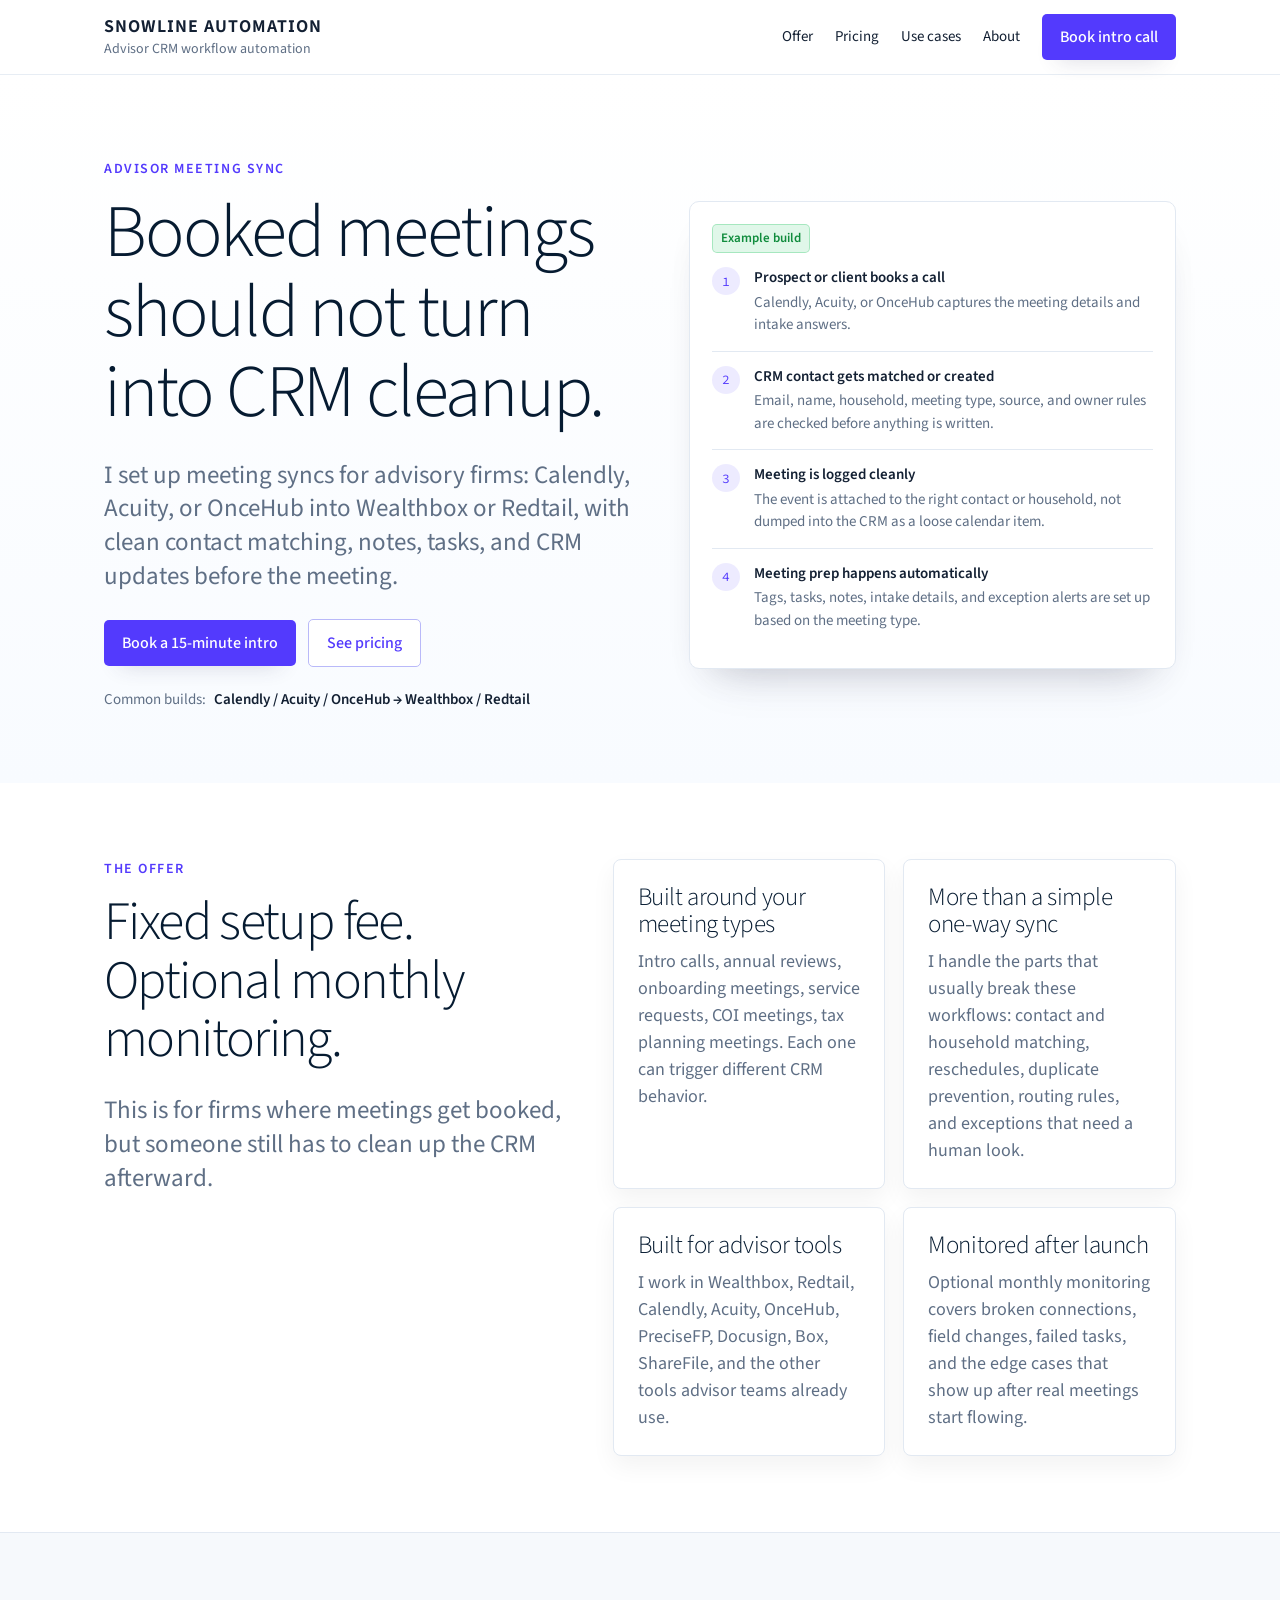
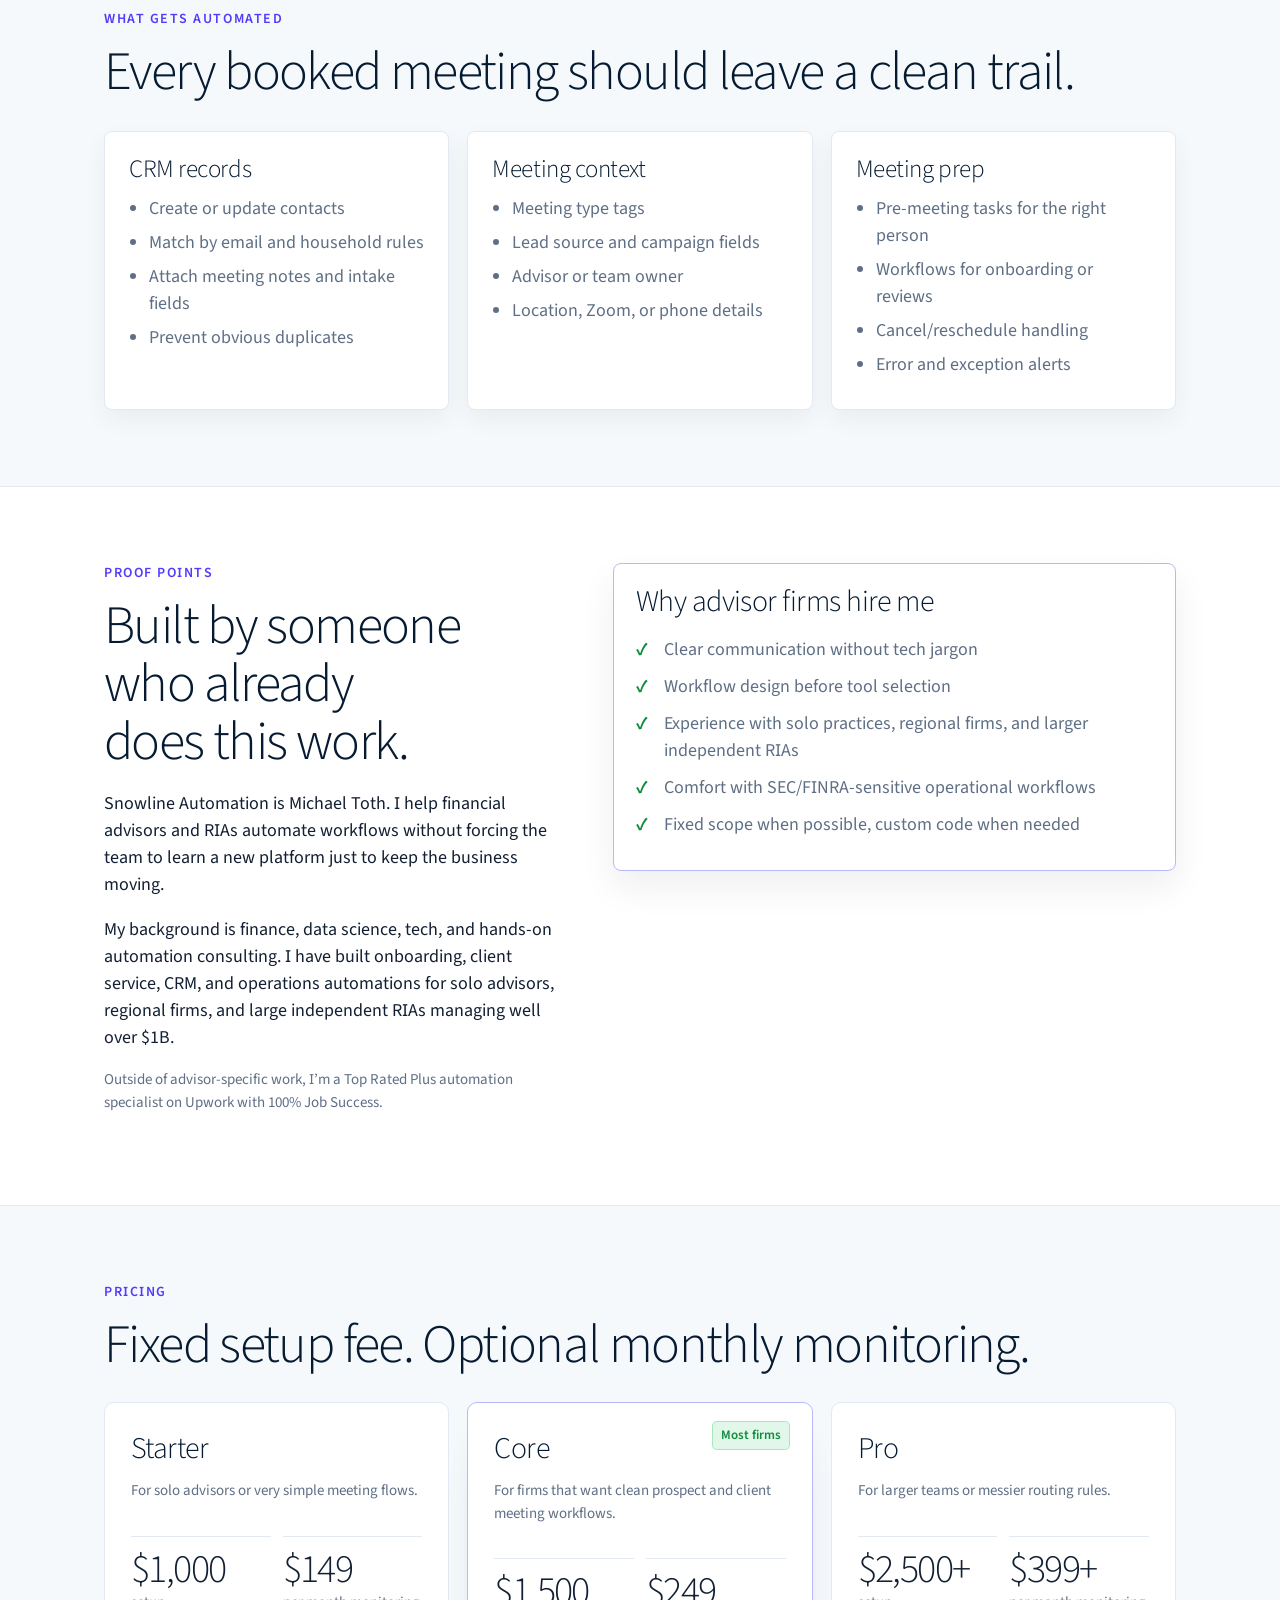
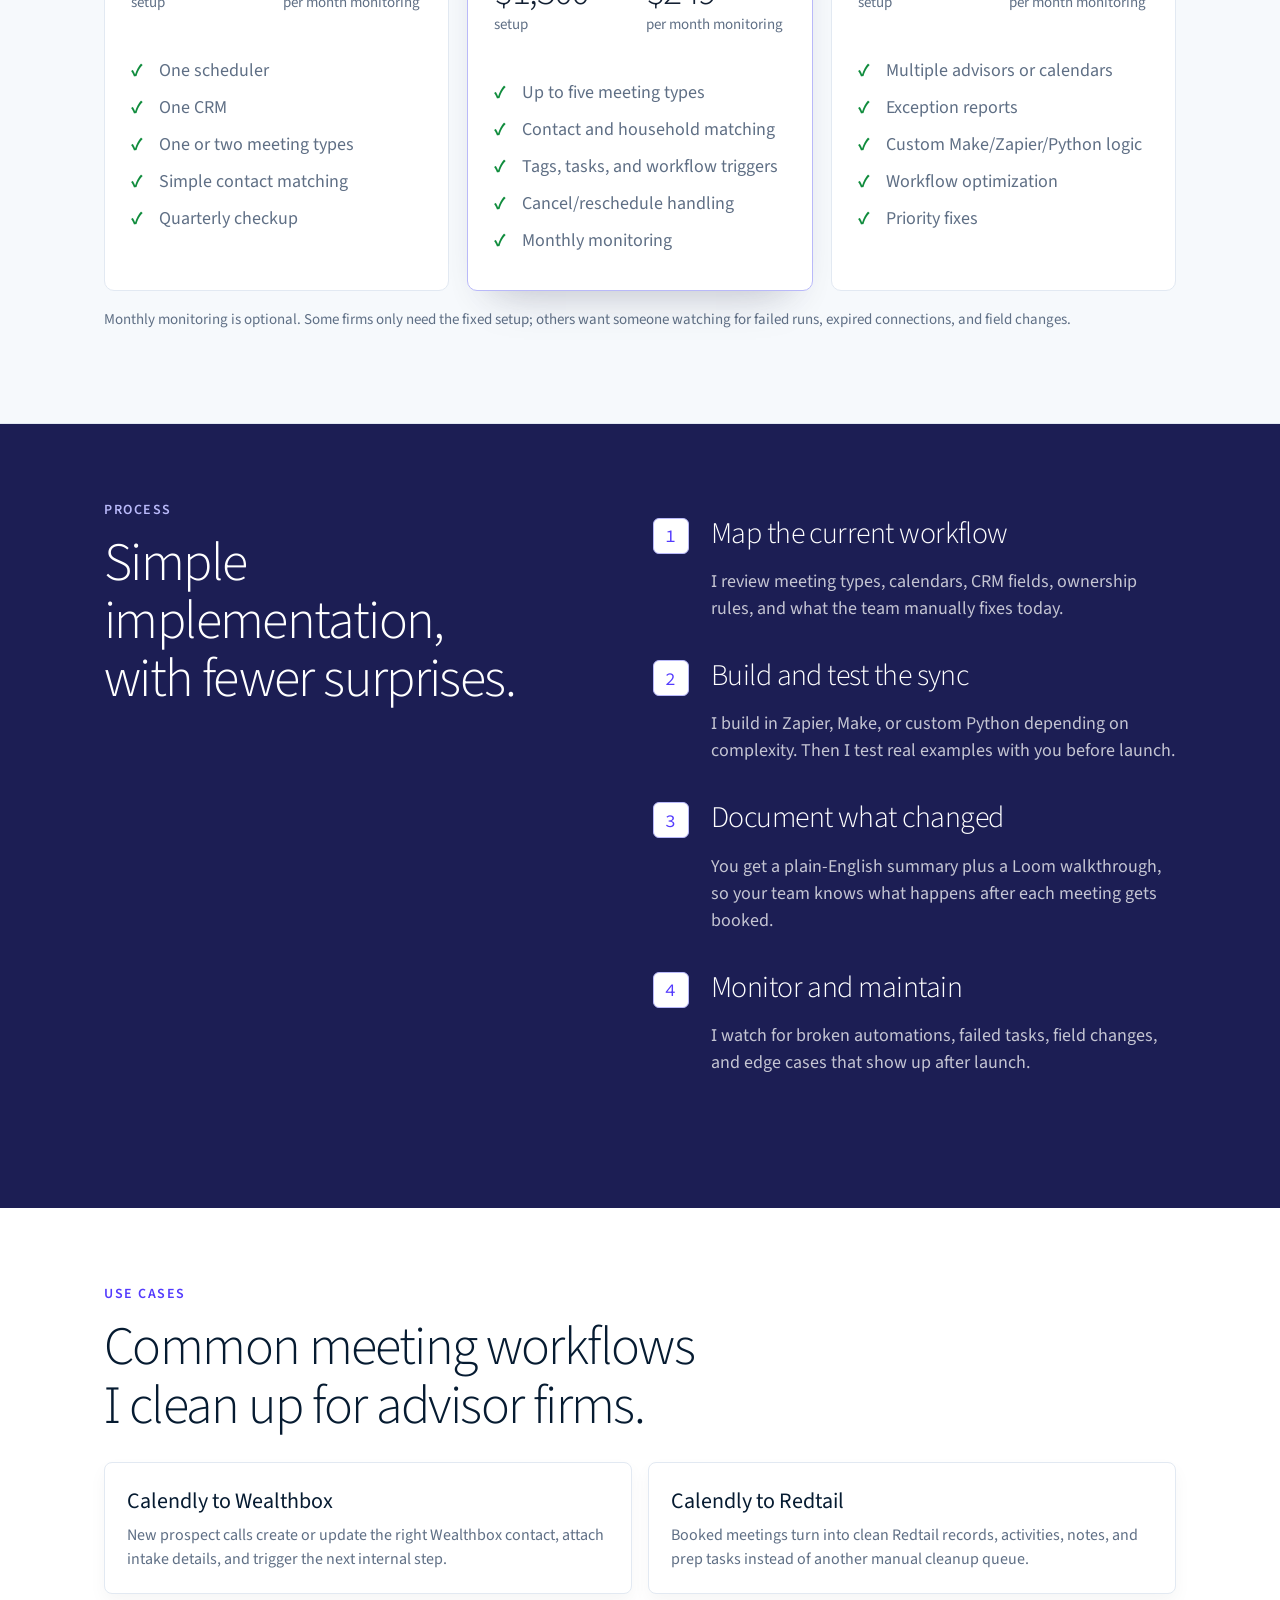
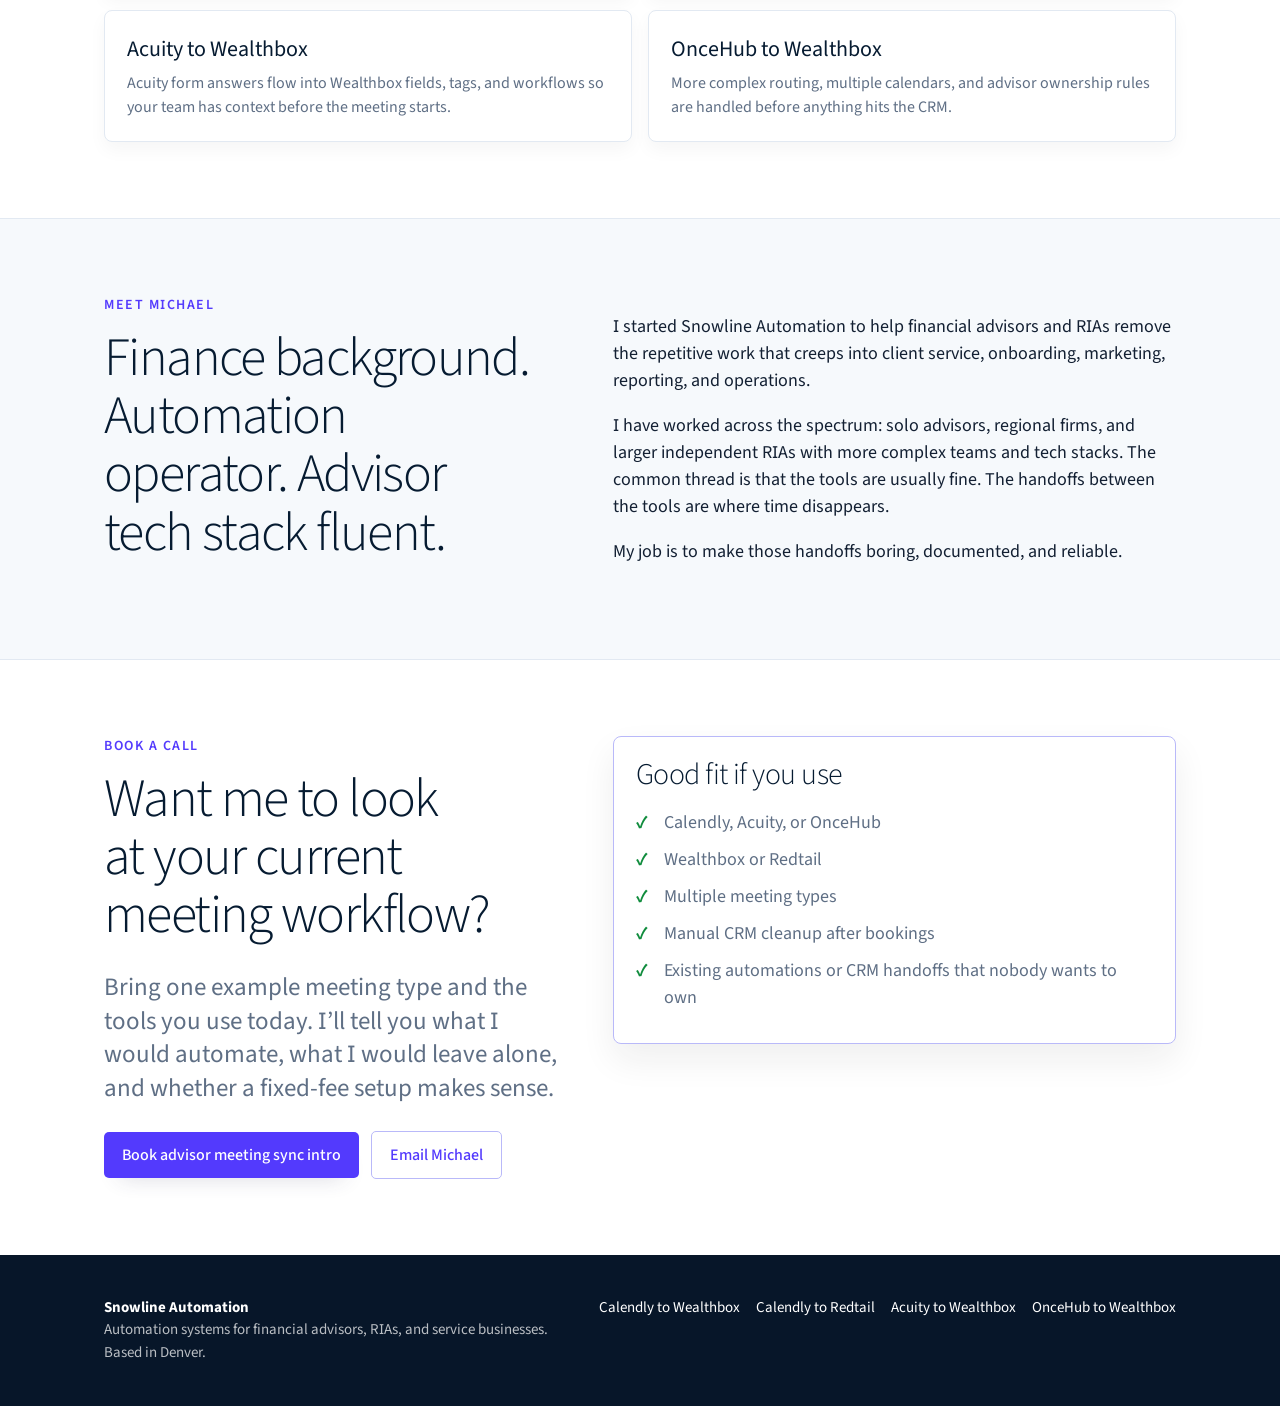
==== index.html @ f1ffe6a3 "Initial meeting sync landing site" ====
<!doctype html><html lang="en"><head><meta charset="utf-8"><meta name="viewport" content="width=device-width, initial-scale=1"><title>Advisor Meeting Sync | Snowline Automation</title><meta name="description" content="Meeting sync setup for financial advisors using Calendly, Acuity, or OnceHub with Wealthbox or Redtail. Clean CRM updates, contact matching, tasks, and optional monthly monitoring."><link rel="canonical" href="https://meetingsync.snowlineautomation.com/"><meta property="og:type" content="website"><meta property="og:site_name" content="Snowline Automation"><meta property="og:title" content="Advisor Meeting Sync"><meta property="og:description" content="Meeting sync setup for financial advisors using Calendly, Acuity, or OnceHub with Wealthbox or Redtail. Clean CRM updates, contact matching, tasks, and optional monthly monitoring."><meta property="og:url" content="https://meetingsync.snowlineautomation.com/"><meta property="og:image" content="https://meetingsync.snowlineautomation.com/assets/og-image.png"><meta name="twitter:card" content="summary_large_image"><meta name="twitter:title" content="Advisor Meeting Sync"><meta name="twitter:description" content="Meeting sync setup for financial advisors using Calendly, Acuity, or OnceHub with Wealthbox or Redtail."><meta name="twitter:image" content="https://meetingsync.snowlineautomation.com/assets/og-image.png"><link rel="icon" href="/assets/favicon.svg" type="image/svg+xml"><link rel="apple-touch-icon" href="/assets/apple-touch-icon.png"><meta name="theme-color" content="#4f3cff"><link rel="preconnect" href="https://fonts.googleapis.com"><link rel="preconnect" href="https://fonts.gstatic.com" crossorigin><link href="https://fonts.googleapis.com/css2?family=Source+Sans+3:wght@300;400;500;600;700&family=Source+Code+Pro:wght@400;500;700&display=swap" rel="stylesheet"><link rel="stylesheet" href="/assets/styles.css"><script async src="https://www.googletagmanager.com/gtag/js?id=G-874QVLTZVN"></script><script>window.dataLayer = window.dataLayer || []; function gtag(){dataLayer.push(arguments);} gtag('js', new Date()); gtag('config', 'G-874QVLTZVN');</script></head><body><header class="nav"><div class="nav-inner"><a class="logo" href="/"><strong>Snowline Automation</strong><span>Advisor CRM workflow automation</span></a><button class="mobile-toggle" data-nav-toggle>Menu</button><nav class="nav-links" data-nav-links><a href="/#offer">Offer</a><a href="/#pricing">Pricing</a><a href="/#seo-pages">Use cases</a><a href="/#about">About</a><a class="btn" href="https://calendly.com/michael-toth/advisor-meeting-sync-intro-call" target="_blank" rel="noopener">Book intro call</a></nav></div></header>
<main>
<section class="hero"><div class="container hero-grid"><div><p class="eyebrow">Advisor meeting sync</p><h1>Booked meetings should not turn into CRM cleanup.</h1><p class="lead">I set up meeting syncs for advisory firms: Calendly, Acuity, or OnceHub into Wealthbox or Redtail, with clean contact matching, notes, tasks, and CRM updates before the meeting.</p><div class="btn-row"><a class="btn" href="https://calendly.com/michael-toth/advisor-meeting-sync-intro-call" target="_blank" rel="noopener">Book a 15-minute intro</a><a class="btn secondary" href="#pricing">See pricing</a></div><div class="service-meta"><span>Common builds:</span><strong>Calendly / Acuity / OnceHub → Wealthbox / Redtail</strong></div></div><aside class="hero-card workflow-card" aria-label="Example workflow"><span class="badge">Example build</span><div class="workflow-row"><div class="dot">1</div><div><strong>Prospect or client books a call</strong><span>Calendly, Acuity, or OnceHub captures the meeting details and intake answers.</span></div></div><div class="workflow-row"><div class="dot">2</div><div><strong>CRM contact gets matched or created</strong><span>Email, name, household, meeting type, source, and owner rules are checked before anything is written.</span></div></div><div class="workflow-row"><div class="dot">3</div><div><strong>Meeting is logged cleanly</strong><span>The event is attached to the right contact or household, not dumped into the CRM as a loose calendar item.</span></div></div><div class="workflow-row"><div class="dot">4</div><div><strong>Meeting prep happens automatically</strong><span>Tags, tasks, notes, intake details, and exception alerts are set up based on the meeting type.</span></div></div></aside></div></section>
<section id="offer" class="section"><div class="container split"><div><p class="eyebrow">The offer</p><h2>Fixed setup fee. Optional monthly monitoring.</h2><p class="lead">This is for firms where meetings get booked, but someone still has to clean up the CRM afterward.</p></div><div class="grid-2"><article class="card"><h3>Built around your meeting types</h3><p>Intro calls, annual reviews, onboarding meetings, service requests, COI meetings, tax planning meetings. Each one can trigger different CRM behavior.</p></article><article class="card"><h3>More than a simple one-way sync</h3><p>I handle the parts that usually break these workflows: contact and household matching, reschedules, duplicate prevention, routing rules, and exceptions that need a human look.</p></article><article class="card"><h3>Built for advisor tools</h3><p>I work in Wealthbox, Redtail, Calendly, Acuity, OnceHub, PreciseFP, Docusign, Box, ShareFile, and the other tools advisor teams already use.</p></article><article class="card"><h3>Monitored after launch</h3><p>Optional monthly monitoring covers broken connections, field changes, failed tasks, and the edge cases that show up after real meetings start flowing.</p></article></div></div></section>
<section class="section soft"><div class="container"><p class="eyebrow">What gets automated</p><h2>Every booked meeting should leave a clean trail.</h2><div class="grid-3" style="margin-top:28px"><article class="card"><h3>CRM records</h3><ul><li>Create or update contacts</li><li>Match by email and household rules</li><li>Attach meeting notes and intake fields</li><li>Prevent obvious duplicates</li></ul></article><article class="card"><h3>Meeting context</h3><ul><li>Meeting type tags</li><li>Lead source and campaign fields</li><li>Advisor or team owner</li><li>Location, Zoom, or phone details</li></ul></article><article class="card"><h3>Meeting prep</h3><ul><li>Pre-meeting tasks for the right person</li><li>Workflows for onboarding or reviews</li><li>Cancel/reschedule handling</li><li>Error and exception alerts</li></ul></article></div></div></section>
<section class="section"><div class="container split"><div><p class="eyebrow">Proof points</p><h2>Built by someone who already does this work.</h2><p>Snowline Automation is Michael Toth. I help financial advisors and RIAs automate workflows without forcing the team to learn a new platform just to keep the business moving.</p><p>My background is finance, data science, tech, and hands-on automation consulting. I have built onboarding, client service, CRM, and operations automations for solo advisors, regional firms, and large independent RIAs managing well over $1B.</p><p class="small">Outside of advisor-specific work, I’m a Top Rated Plus automation specialist on Upwork with 100% Job Success.</p></div><div class="callout"><h3>Why advisor firms hire me</h3><ul class="check-list"><li>Clear communication without tech jargon</li><li>Workflow design before tool selection</li><li>Experience with solo practices, regional firms, and larger independent RIAs</li><li>Comfort with SEC/FINRA-sensitive operational workflows</li><li>Fixed scope when possible, custom code when needed</li></ul></div></div></section>
<section id="pricing" class="section soft"><div class="container"><p class="eyebrow">Pricing</p><h2>Fixed setup fee. Optional monthly monitoring.</h2><div class="pricing"><article class="price-card"><h3>Starter</h3><p class="small">For solo advisors or very simple meeting flows.</p><div class="price-block"><div class="price-line"><span>$1,000</span><small>setup</small></div><div class="price-line"><span>$149</span><small>per month monitoring</small></div></div><ul class="check-list"><li>One scheduler</li><li>One CRM</li><li>One or two meeting types</li><li>Simple contact matching</li><li>Quarterly checkup</li></ul></article><article class="price-card featured"><span class="badge price-badge">Most firms</span><h3>Core</h3><p class="small">For firms that want clean prospect and client meeting workflows.</p><div class="price-block"><div class="price-line"><span>$1,500</span><small>setup</small></div><div class="price-line"><span>$249</span><small>per month monitoring</small></div></div><ul class="check-list"><li>Up to five meeting types</li><li>Contact and household matching</li><li>Tags, tasks, and workflow triggers</li><li>Cancel/reschedule handling</li><li>Monthly monitoring</li></ul></article><article class="price-card"><h3>Pro</h3><p class="small">For larger teams or messier routing rules.</p><div class="price-block"><div class="price-line"><span>$2,500+</span><small>setup</small></div><div class="price-line"><span>$399+</span><small>per month monitoring</small></div></div><ul class="check-list"><li>Multiple advisors or calendars</li><li>Exception reports</li><li>Custom Make/Zapier/Python logic</li><li>Workflow optimization</li><li>Priority fixes</li></ul></article></div><p class="small" style="margin-top:18px">Monthly monitoring is optional. Some firms only need the fixed setup; others want someone watching for failed runs, expired connections, and field changes.</p></div></section>
<section class="section dark"><div class="container split"><div><p class="eyebrow" style="color:#b9b9f9">Process</p><h2>Simple implementation, with fewer surprises.</h2></div><ol class="process"><li><div><h3>Map the current workflow</h3><p>I review meeting types, calendars, CRM fields, ownership rules, and what the team manually fixes today.</p></div></li><li><div><h3>Build and test the sync</h3><p>I build in Zapier, Make, or custom Python depending on complexity. Then I test real examples with you before launch.</p></div></li><li><div><h3>Document what changed</h3><p>You get a plain-English summary plus a Loom walkthrough, so your team knows what happens after each meeting gets booked.</p></div></li><li><div><h3>Monitor and maintain</h3><p>I watch for broken automations, failed tasks, field changes, and edge cases that show up after launch.</p></div></li></ol></div></section>
<section id="seo-pages" class="section"><div class="container"><p class="eyebrow">Use cases</p><h2>Common meeting workflows I clean up for advisor firms.</h2><div class="seo-list"><a class="seo-link" href="/calendly-to-wealthbox/"><strong>Calendly to Wealthbox</strong><span>New prospect calls create or update the right Wealthbox contact, attach intake details, and trigger the next internal step.</span></a><a class="seo-link" href="/calendly-to-redtail/"><strong>Calendly to Redtail</strong><span>Booked meetings turn into clean Redtail records, activities, notes, and prep tasks instead of another manual cleanup queue.</span></a><a class="seo-link" href="/acuity-to-wealthbox/"><strong>Acuity to Wealthbox</strong><span>Acuity form answers flow into Wealthbox fields, tags, and workflows so your team has context before the meeting starts.</span></a><a class="seo-link" href="/oncehub-to-wealthbox/"><strong>OnceHub to Wealthbox</strong><span>More complex routing, multiple calendars, and advisor ownership rules are handled before anything hits the CRM.</span></a></div></div></section>
<section id="about" class="section soft"><div class="container split"><div><p class="eyebrow">Meet Michael</p><h2>Finance background. Automation operator. Advisor tech stack fluent.</h2></div><div><p>I started Snowline Automation to help financial advisors and RIAs remove the repetitive work that creeps into client service, onboarding, marketing, reporting, and operations.</p><p>I have worked across the spectrum: solo advisors, regional firms, and larger independent RIAs with more complex teams and tech stacks. The common thread is that the tools are usually fine. The handoffs between the tools are where time disappears.</p><p>My job is to make those handoffs boring, documented, and reliable.</p></div></div></section>
<section id="book" class="section"><div class="container split"><div><p class="eyebrow">Book a call</p><h2>Want me to look at your current meeting workflow?</h2><p class="lead">Bring one example meeting type and the tools you use today. I’ll tell you what I would automate, what I would leave alone, and whether a fixed-fee setup makes sense.</p><div class="btn-row"><a class="btn" href="https://calendly.com/michael-toth/advisor-meeting-sync-intro-call" target="_blank" rel="noopener">Book advisor meeting sync intro</a><a class="btn secondary" href="mailto:michael@snowlineautomation.com?subject=Advisor%20Meeting%20Sync">Email Michael</a></div></div><div class="callout"><h3>Good fit if you use</h3><ul class="check-list"><li>Calendly, Acuity, or OnceHub</li><li>Wealthbox or Redtail</li><li>Multiple meeting types</li><li>Manual CRM cleanup after bookings</li><li>Existing automations or CRM handoffs that nobody wants to own</li></ul></div></div></section>
</main>
<footer class="footer"><div class="container footer-grid"><div><strong style="color:#fff">Snowline Automation</strong><br>Automation systems for financial advisors, RIAs, and service businesses. Based in Denver.</div><div class="footer-links"><a href="/calendly-to-wealthbox/">Calendly to Wealthbox</a><a href="/calendly-to-redtail/">Calendly to Redtail</a><a href="/acuity-to-wealthbox/">Acuity to Wealthbox</a><a href="/oncehub-to-wealthbox/">OnceHub to Wealthbox</a></div></div></footer><script src="/assets/main.js"></script></body></html>
---- assets/styles.css ----
:root{
  --ink:#132033;
  --muted:#5f6f85;
  --soft:#f6f9fc;
  --line:#e2e9f2;
  --white:#fff;
  --purple:#533afd;
  --purple-2:#4434d4;
  --navy:#101842;
  --navy-2:#1c1e54;
  --green:#108c3d;
  --green-bg:rgba(21,190,83,.13);
  --shadow:rgba(50,50,93,.22) 0 30px 45px -30px, rgba(0,0,0,.10) 0 18px 36px -18px;
  --shadow-soft:rgba(23,23,23,.07) 0 16px 35px;
  --radius:8px;
  --max:1120px;
}
*{box-sizing:border-box}
html{scroll-behavior:smooth}
body{
  margin:0;
  color:var(--ink);
  background:#fff;
  font-family:'Source Sans 3', system-ui, -apple-system, BlinkMacSystemFont, 'Segoe UI', sans-serif;
  font-size:18px;
  line-height:1.5;
  font-feature-settings:"ss01";
}
a{color:var(--purple);text-decoration:none}
a:hover{text-decoration:underline}
img{max-width:100%;display:block}
.container{width:100%;max-width:var(--max);margin:0 auto;padding:0 24px}
h1,h2,h3,p,li,a,span,strong{overflow-wrap:break-word}
.hero-grid>*,.split>*,.grid-2>*,.grid-3>*,.pricing>*,.seo-list>*{min-width:0}
.nav{
  position:sticky;top:0;z-index:20;background:rgba(255,255,255,.9);backdrop-filter:blur(14px);
  border-bottom:1px solid rgba(226,233,242,.8)
}
.nav-inner{max-width:var(--max);margin:0 auto;padding:14px 24px;display:flex;align-items:center;justify-content:space-between;gap:22px}
.logo{display:flex;flex-direction:column;color:var(--ink);line-height:1;text-decoration:none}
.logo strong{font-size:18px;letter-spacing:.055em;text-transform:uppercase;font-weight:650}
.logo span{font-size:14px;color:var(--muted);margin-top:6px}
.nav-links{display:flex;gap:22px;align-items:center;font-size:15px}
.nav-links a{color:var(--ink)}.nav-links a.btn{color:#fff}.nav-links a.btn:hover{color:#fff}
.btn{display:inline-flex;align-items:center;justify-content:center;gap:8px;background:var(--purple);color:#fff;border-radius:5px;padding:11px 18px;font-size:16px;font-weight:500;border:0;box-shadow:rgba(50,50,93,.24) 0 14px 22px -16px;text-decoration:none;cursor:pointer}
.btn:hover{background:var(--purple-2);text-decoration:none}
.btn.secondary{background:#fff;color:var(--purple);border:1px solid #b9b9f9;box-shadow:none}
.btn.secondary:hover{background:rgba(83,58,253,.05)}
.btn.dark{background:var(--ink)}
.btn-row{display:flex;gap:12px;flex-wrap:wrap;align-items:center}
.eyebrow{font-size:14px;font-weight:600;letter-spacing:.11em;text-transform:uppercase;color:var(--purple);margin:0 0 14px}
h1,h2,h3{color:#061b31;margin:0;text-wrap:balance;font-weight:300;letter-spacing:-.03em;line-height:1.08}
h1{font-size:clamp(42px,7vw,74px);max-width:900px}
h2{font-size:clamp(34px,4.8vw,54px)}
h3{font-size:clamp(23px,2.4vw,30px);letter-spacing:-.018em}.lead{font-size:clamp(20px,2.3vw,25px);color:var(--muted);max-width:770px;line-height:1.35}.small{font-size:15px;color:var(--muted)}
.hero{padding:84px 0 72px;position:relative;overflow:hidden;background:linear-gradient(180deg,#fff 0%,#f8fbff 100%)}
.hero-grid{display:grid;grid-template-columns:1.05fr .95fr;gap:46px;align-items:center}.hero-card{background:#fff;border:1px solid var(--line);border-radius:10px;box-shadow:var(--shadow);padding:22px}.workflow-card{font-size:15px}.workflow-row{display:grid;grid-template-columns:30px 1fr;gap:12px;align-items:start;padding:14px 0;border-bottom:1px solid var(--line)}.workflow-row:last-child{border-bottom:0}.dot{width:28px;height:28px;border-radius:50%;display:grid;place-items:center;background:rgba(83,58,253,.1);color:var(--purple);font-family:'Source Code Pro',monospace;font-size:13px}.workflow-row strong{display:block;color:var(--ink);font-weight:600}.workflow-row span{display:block;color:var(--muted);margin-top:2px}.badge{display:inline-flex;align-items:center;gap:7px;padding:4px 8px;border-radius:5px;background:var(--green-bg);border:1px solid rgba(21,190,83,.28);color:var(--green);font-size:13px;font-weight:600}.section{padding:76px 0}.section.soft{background:var(--soft);border-top:1px solid var(--line);border-bottom:1px solid var(--line)}.section.dark{background:var(--navy-2);color:#fff}.section.dark h2,.section.dark h3{color:#fff}.section.dark p,.section.dark li{color:rgba(255,255,255,.74)}.split{display:grid;grid-template-columns:.9fr 1.1fr;gap:48px;align-items:start}.grid-3{display:grid;grid-template-columns:repeat(3,1fr);gap:18px}.grid-2{display:grid;grid-template-columns:repeat(2,1fr);gap:18px}.card{background:#fff;border:1px solid var(--line);border-radius:8px;padding:24px;box-shadow:rgba(23,23,23,.05) 0 10px 25px}.card h3{font-size:25px;margin-bottom:10px}.card p{color:var(--muted);margin:0}.card ul{padding-left:20px;margin:12px 0 0;color:var(--muted)}.card li{margin:7px 0}.dark .card{background:rgba(255,255,255,.07);border-color:rgba(255,255,255,.15);box-shadow:none}.stat-grid{display:grid;grid-template-columns:repeat(3,1fr);gap:18px;margin-top:28px}.stat{border-top:1px solid var(--line);padding-top:16px}.stat strong{font-size:38px;line-height:1;color:var(--ink);font-weight:300;letter-spacing:-.03em}.stat span{display:block;color:var(--muted);font-size:15px;margin-top:6px}.process{counter-reset:steps}.process li{list-style:none;counter-increment:steps;display:grid;grid-template-columns:42px 1fr;gap:16px;margin:0 0 20px}.process li:before{content:counter(steps);width:34px;height:34px;border-radius:6px;background:#fff;color:var(--purple);display:grid;place-items:center;font-family:'Source Code Pro',monospace;border:1px solid #b9b9f9}.pricing{display:grid;grid-template-columns:repeat(3,1fr);gap:18px;margin-top:26px}.price-card{background:#fff;border:1px solid var(--line);border-radius:10px;padding:30px 26px 26px;position:relative;display:flex;flex-direction:column}.price-card.featured{box-shadow:var(--shadow);border-color:#b9b9f9}.price-badge{position:absolute;top:18px;right:22px}.price-card.featured h3{padding-right:120px}.price{font-size:42px;letter-spacing:-.04em;font-weight:300;color:var(--ink);margin:14px 0 0}.price small{font-size:16px;color:var(--muted)}.price-block{display:grid;grid-template-columns:1fr 1fr;gap:12px;margin:18px 0 4px}.price-line{display:flex;flex-direction:column;align-items:flex-start;gap:4px;padding:13px 0;border-top:1px solid var(--line)}.price-line span{font-size:40px;letter-spacing:-.04em;font-weight:300;color:var(--ink);line-height:1}.price-line small{font-size:15px;color:var(--muted);text-align:left;line-height:1.2}.check-list{padding:0;margin:18px 0 0}.check-list li{list-style:none;margin:10px 0;color:var(--muted);display:grid;grid-template-columns:20px 1fr;gap:8px}.check-list li:before{content:"✓";color:var(--green);font-weight:700}.seo-list{display:grid;grid-template-columns:repeat(2,1fr);gap:16px;margin-top:26px}.seo-link{display:block;position:relative;background:#fff;border:1px solid var(--line);border-radius:8px;padding:22px;color:var(--ink);box-shadow:rgba(23,23,23,.04) 0 8px 18px;text-decoration:none;transition:transform .18s ease,border-color .18s ease,box-shadow .18s ease,background .18s ease}.seo-link::after{content:"→";position:absolute;right:22px;top:24px;width:30px;height:30px;border-radius:999px;display:grid;place-items:center;background:rgba(83,58,253,.08);color:var(--purple);font-size:18px;line-height:1;opacity:0;transform:translateX(-6px);transition:opacity .18s ease,transform .18s ease,background .18s ease}.seo-link:hover,.seo-link:focus-visible{transform:translateY(-4px);border-color:#b9b9f9;background:linear-gradient(180deg,#fff 0%,#fbfbff 100%);box-shadow:rgba(50,50,93,.18) 0 22px 36px -24px,rgba(0,0,0,.08) 0 12px 24px -18px;text-decoration:none}.seo-link:hover::after,.seo-link:focus-visible::after{opacity:1;transform:translateX(0)}.seo-link:hover strong,.seo-link:hover span,.seo-link:focus-visible strong,.seo-link:focus-visible span{text-decoration:none}.seo-link strong{display:block;font-size:22px;font-weight:400;color:#061b31;padding-right:38px}.seo-link span{display:block;color:var(--muted);font-size:16px;margin-top:5px}.faq{max-width:860px}.faq details{border-bottom:1px solid var(--line);padding:19px 0}.faq summary{cursor:pointer;font-weight:600;color:var(--ink)}.faq p{color:var(--muted);margin:10px 0 0}.page-hero{padding:68px 0 54px;background:linear-gradient(180deg,#fff,#f8fbff);border-bottom:1px solid var(--line)}.breadcrumbs{font-size:14px;color:var(--muted);margin-bottom:20px}.breadcrumbs a{color:var(--muted)}.service-meta{display:flex;gap:8px;flex-wrap:wrap;margin-top:22px;color:var(--muted);font-size:15px}.service-meta strong{color:var(--ink);font-weight:600}.pill{border:1px solid var(--line);background:#fff;border-radius:999px;padding:6px 11px;font-size:14px;color:var(--muted)}.table{width:100%;border-collapse:collapse;font-size:16px;background:#fff;border:1px solid var(--line);border-radius:8px;overflow:hidden;display:table}.table th,.table td{text-align:left;padding:14px;border-bottom:1px solid var(--line);vertical-align:top}.table th{background:var(--soft);font-weight:600;color:var(--ink)}.table tr:last-child td{border-bottom:0}.callout{background:#fff;border:1px solid #b9b9f9;border-radius:8px;padding:22px;box-shadow:var(--shadow-soft)}.footer{padding:42px 0;background:#071629;color:rgba(255,255,255,.72);font-size:15px}.footer a{color:#fff}.footer-grid{display:grid;grid-template-columns:1fr auto;gap:22px;align-items:start}.footer-links{display:flex;gap:16px;flex-wrap:wrap}.mobile-toggle{display:none;background:#fff;border:1px solid var(--line);border-radius:6px;padding:9px;color:var(--ink)}
@media(max-width:860px){html,body{max-width:100%;overflow-x:hidden}.container{padding:0 18px;max-width:100%;overflow:hidden}.hero-grid,.split,.grid-2{grid-template-columns:minmax(0,1fr);gap:28px}.grid-3,.pricing,.stat-grid{grid-template-columns:minmax(0,1fr)}.seo-list{grid-template-columns:minmax(0,1fr)}.nav-inner{padding:12px 18px}.nav-links{display:none;position:absolute;left:0;right:0;top:66px;background:#fff;border-bottom:1px solid var(--line);padding:16px 24px;flex-direction:column;align-items:flex-start}.nav-links.open{display:flex}.mobile-toggle{display:inline-flex}.hero{padding-top:58px}.section{padding:54px 0}h1{font-size:clamp(38px,13vw,52px)}h2{font-size:clamp(32px,10vw,44px)}.lead{font-size:20px}.btn-row{align-items:stretch}.btn-row .btn{width:100%}.service-meta{display:block;line-height:1.35}.service-meta strong{display:block;margin-top:3px}.hero-card,.card,.price-card,.callout,.seo-link{width:100%;max-width:100%;overflow-wrap:anywhere}.workflow-row{grid-template-columns:28px minmax(0,1fr)}.price-block{grid-template-columns:1fr}.price-badge{position:static;margin-bottom:14px;align-self:flex-start}.price-card.featured h3{padding-right:0}.footer-grid{grid-template-columns:1fr}}
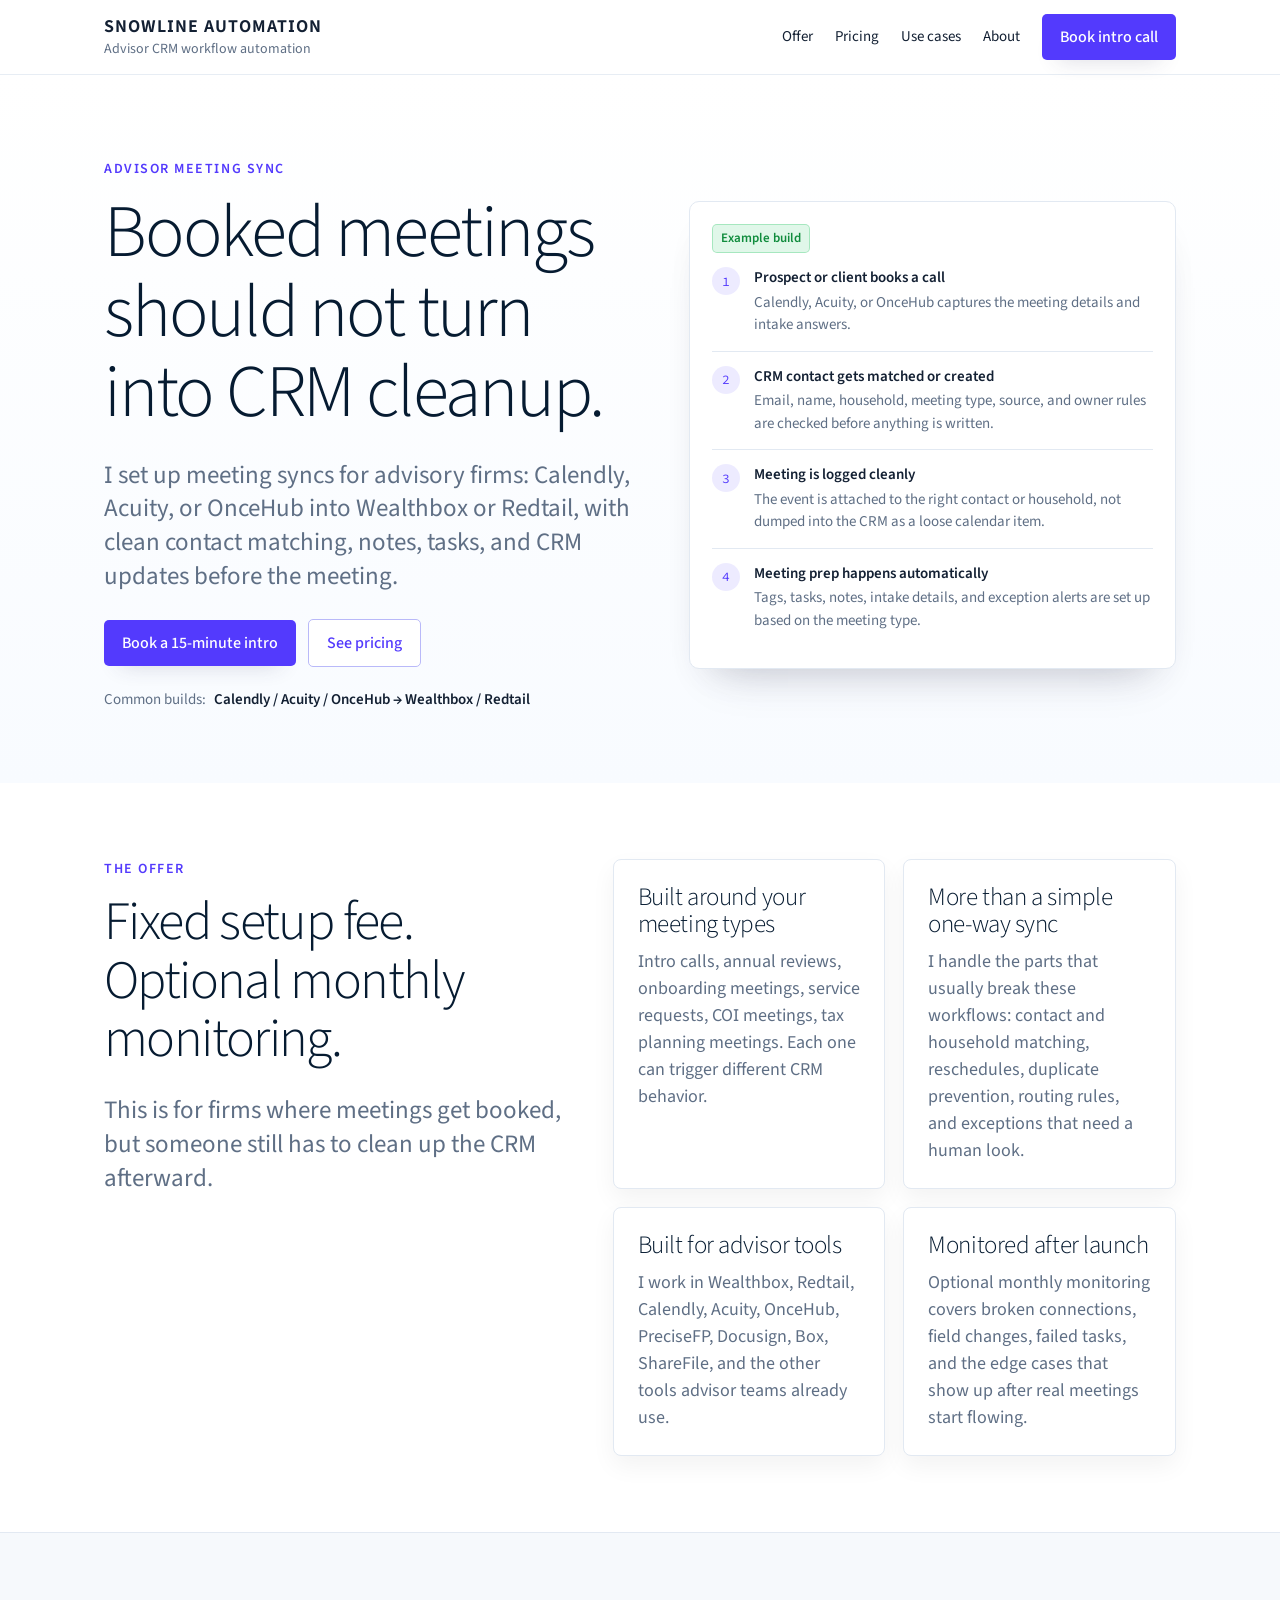
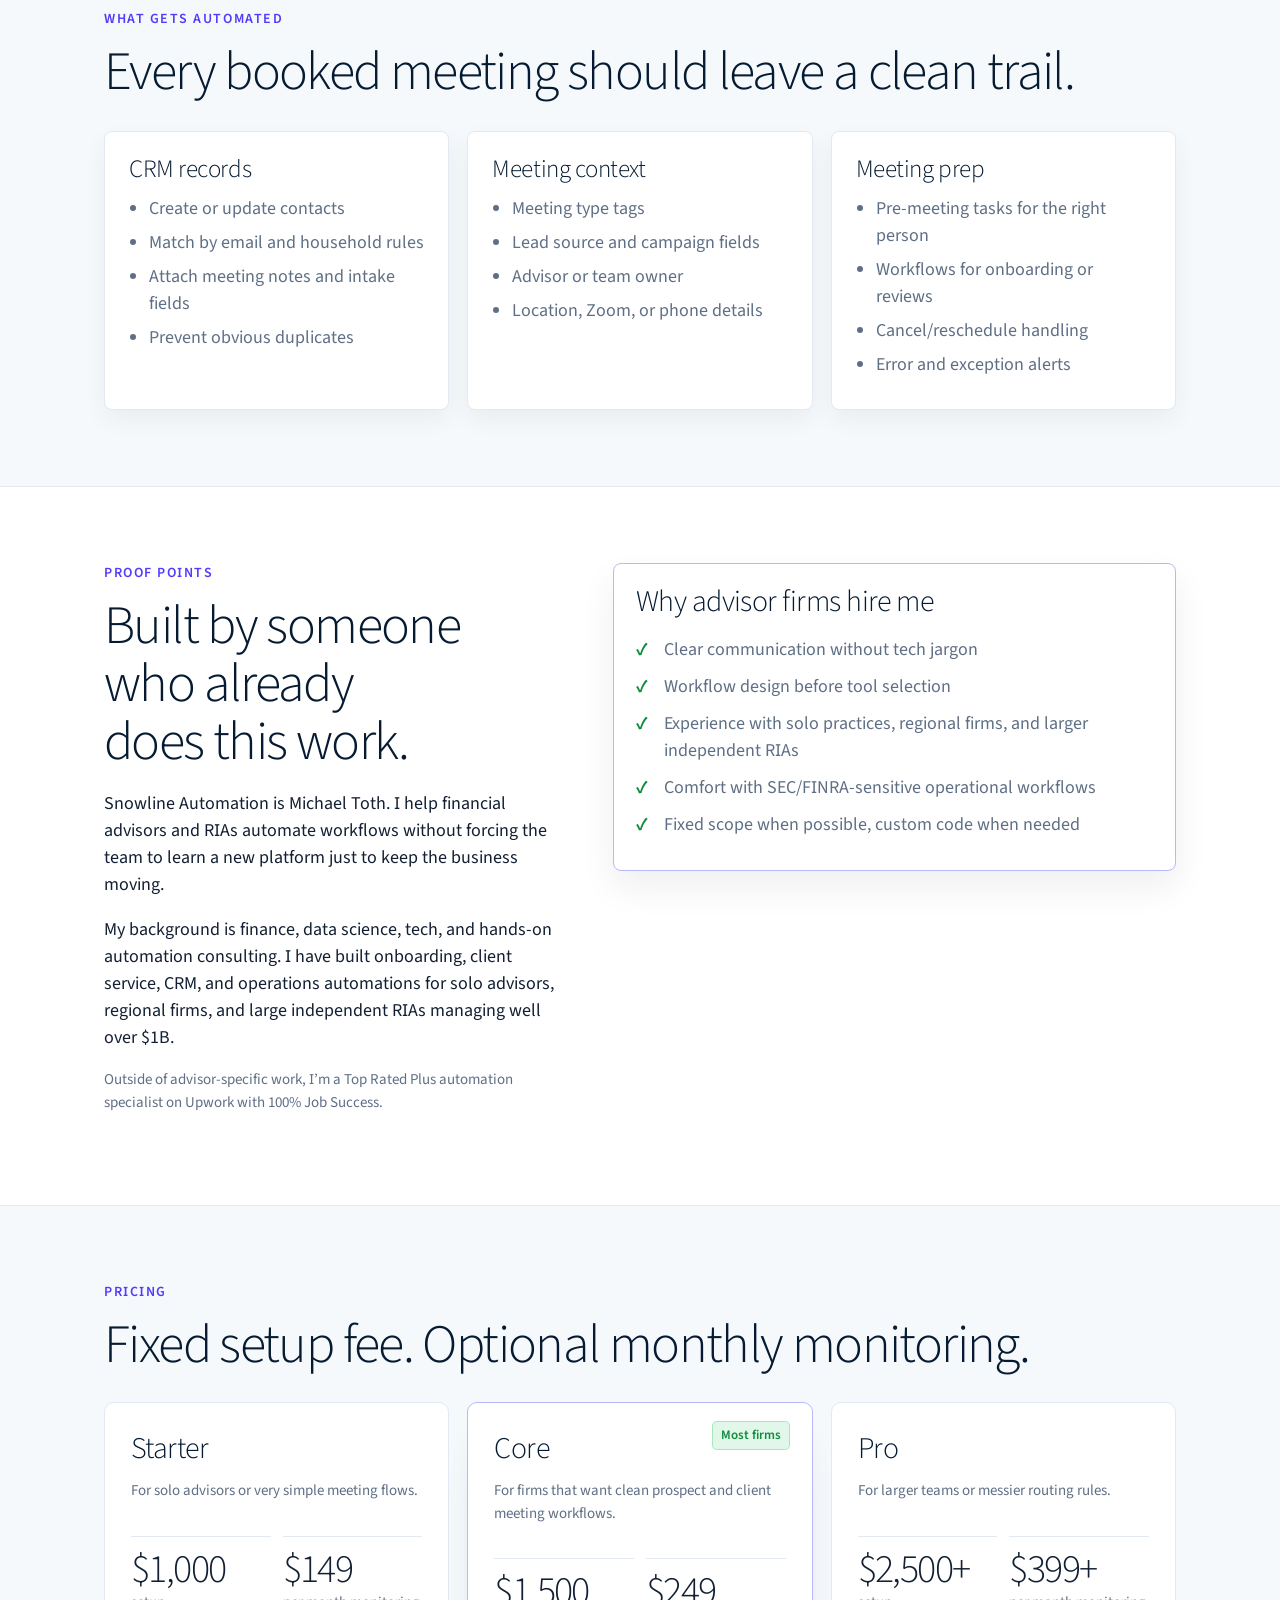
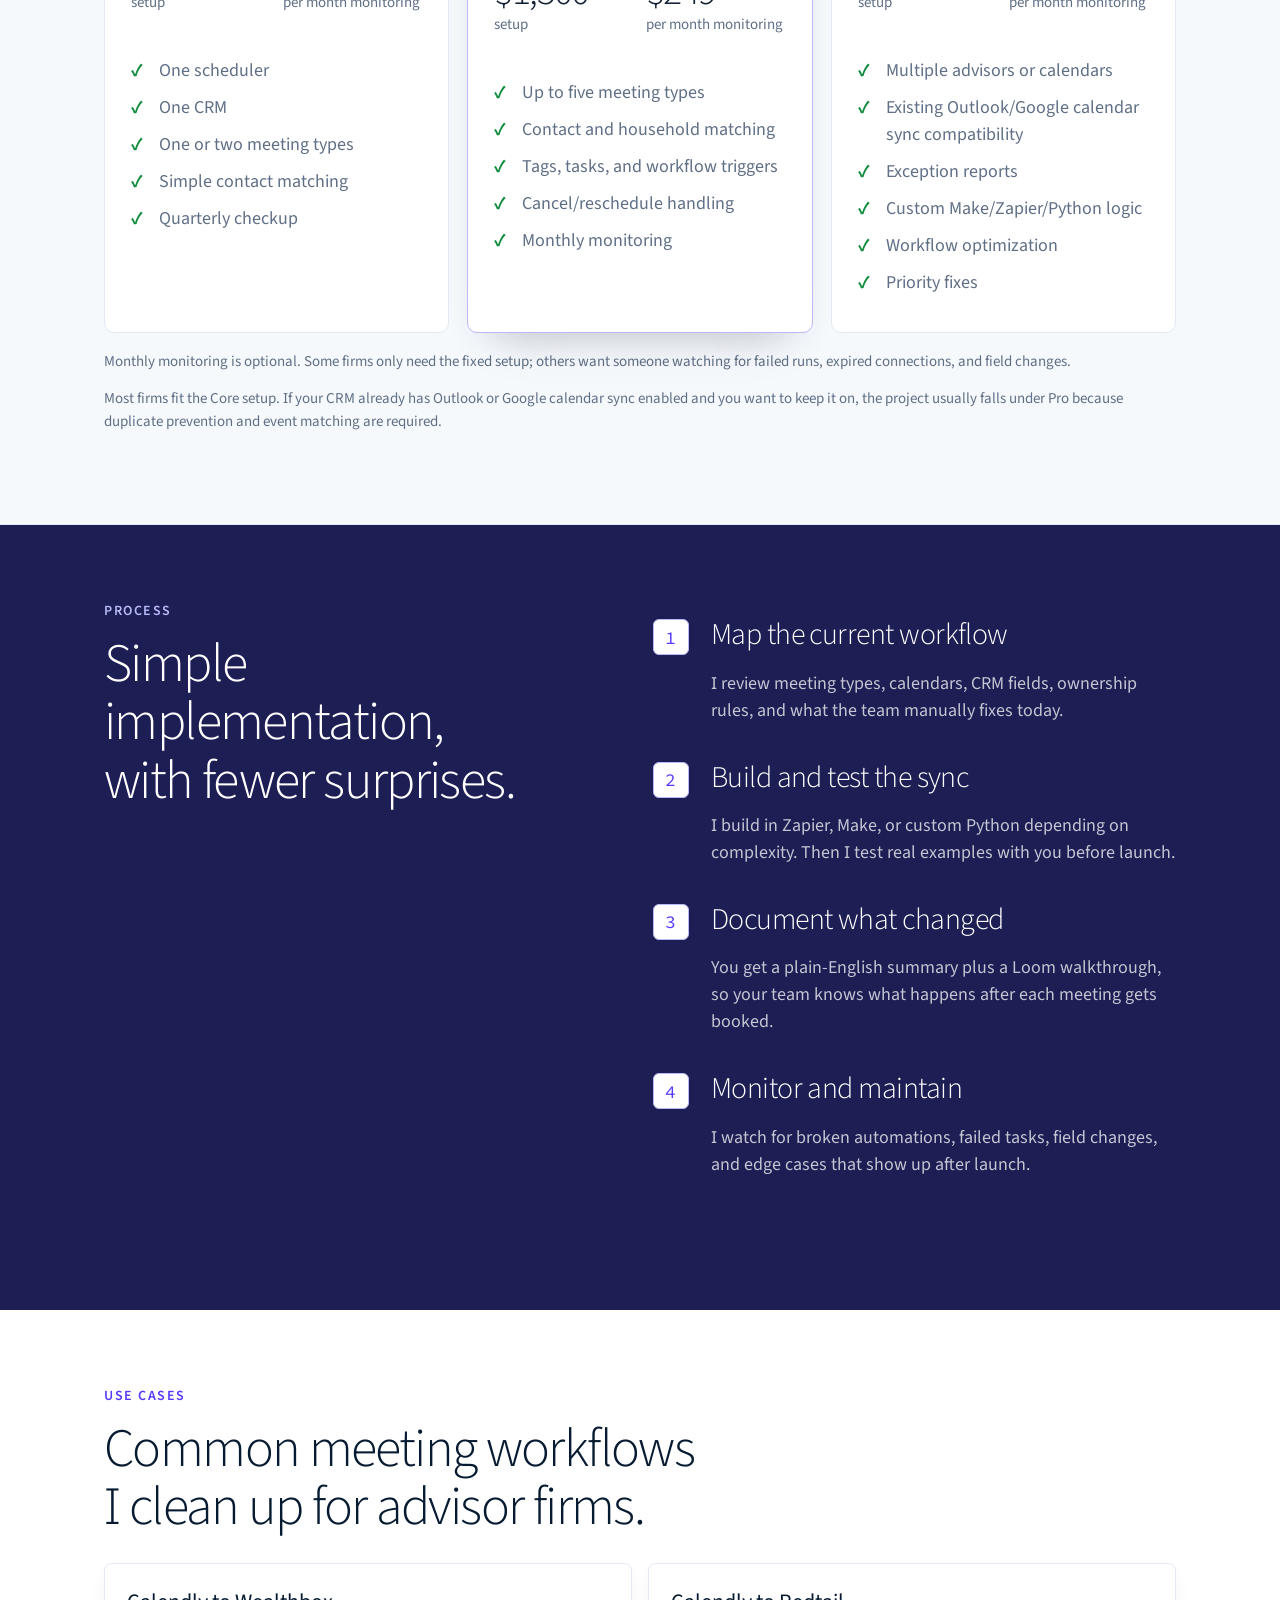
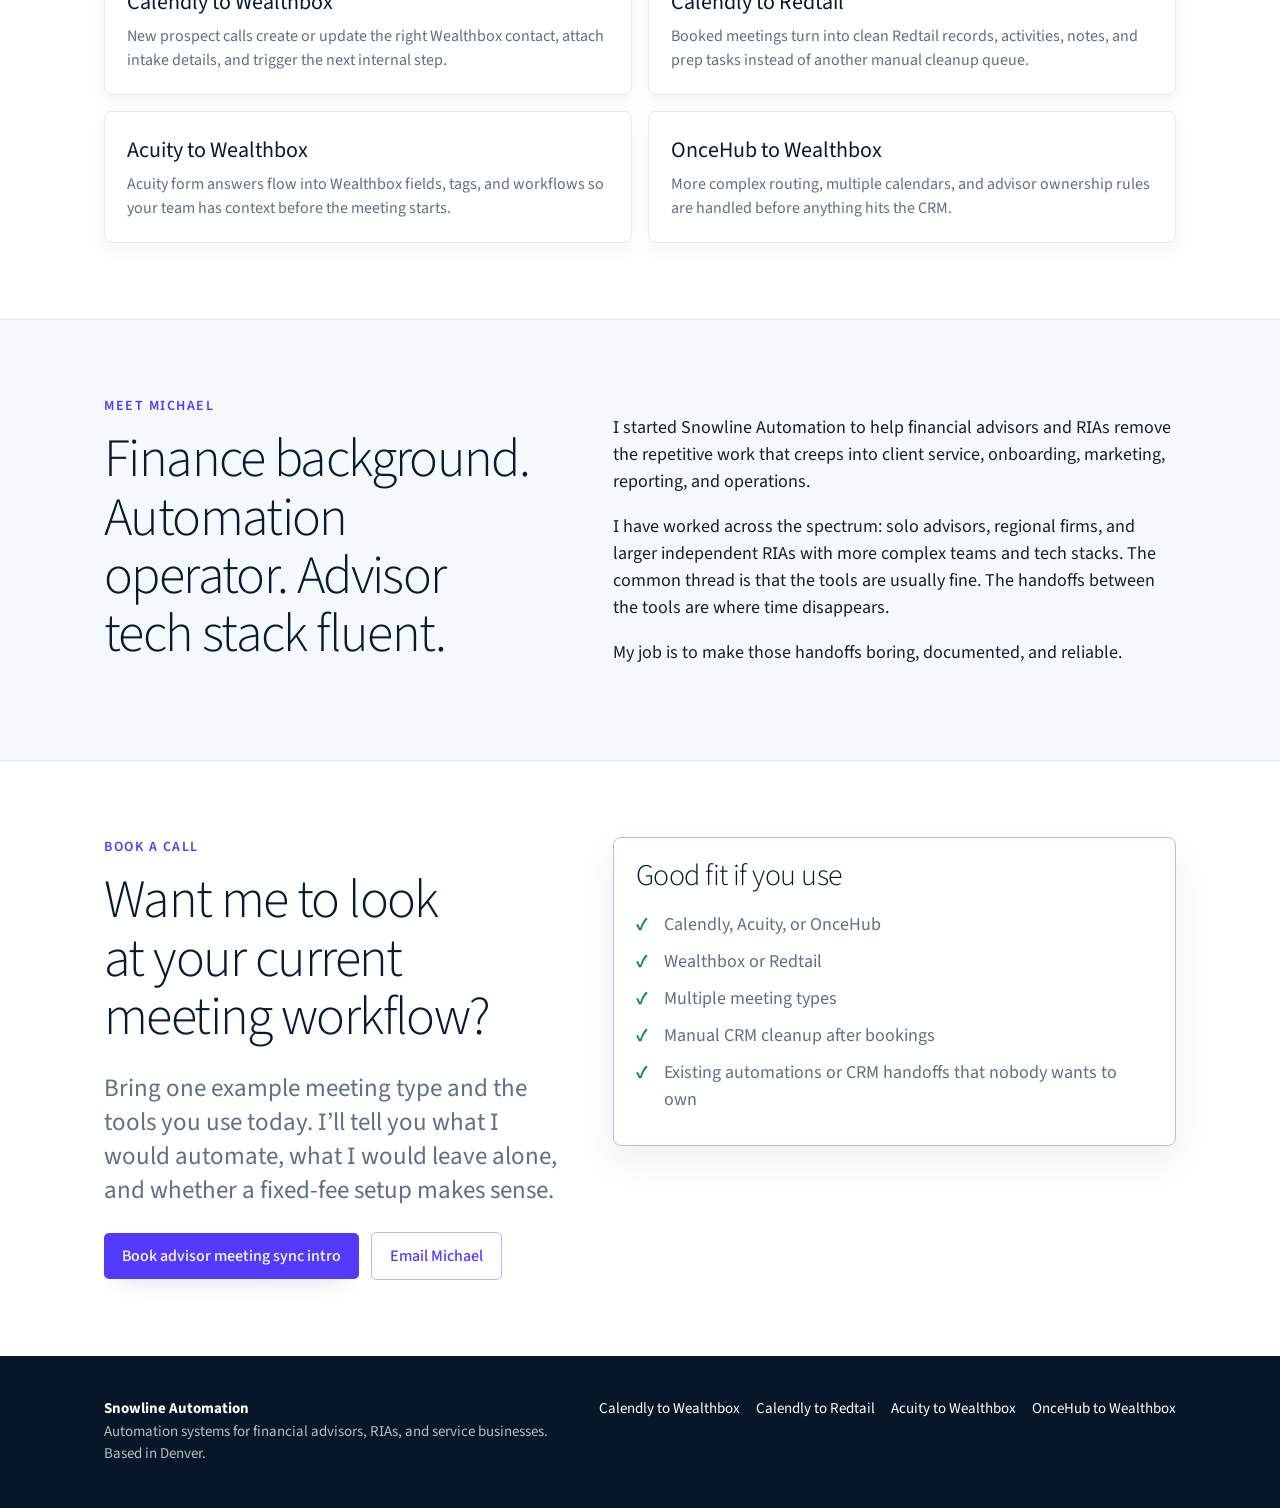
==== commit a9575ef3: "update pricing note for calendar sync compatibility" ====
--- a/index.html
+++ b/index.html
@@ -4,7 +4,7 @@
 <section id="offer" class="section"><div class="container split"><div><p class="eyebrow">The offer</p><h2>Fixed setup fee. Optional monthly monitoring.</h2><p class="lead">This is for firms where meetings get booked, but someone still has to clean up the CRM afterward.</p></div><div class="grid-2"><article class="card"><h3>Built around your meeting types</h3><p>Intro calls, annual reviews, onboarding meetings, service requests, COI meetings, tax planning meetings. Each one can trigger different CRM behavior.</p></article><article class="card"><h3>More than a simple one-way sync</h3><p>I handle the parts that usually break these workflows: contact and household matching, reschedules, duplicate prevention, routing rules, and exceptions that need a human look.</p></article><article class="card"><h3>Built for advisor tools</h3><p>I work in Wealthbox, Redtail, Calendly, Acuity, OnceHub, PreciseFP, Docusign, Box, ShareFile, and the other tools advisor teams already use.</p></article><article class="card"><h3>Monitored after launch</h3><p>Optional monthly monitoring covers broken connections, field changes, failed tasks, and the edge cases that show up after real meetings start flowing.</p></article></div></div></section>
 <section class="section soft"><div class="container"><p class="eyebrow">What gets automated</p><h2>Every booked meeting should leave a clean trail.</h2><div class="grid-3" style="margin-top:28px"><article class="card"><h3>CRM records</h3><ul><li>Create or update contacts</li><li>Match by email and household rules</li><li>Attach meeting notes and intake fields</li><li>Prevent obvious duplicates</li></ul></article><article class="card"><h3>Meeting context</h3><ul><li>Meeting type tags</li><li>Lead source and campaign fields</li><li>Advisor or team owner</li><li>Location, Zoom, or phone details</li></ul></article><article class="card"><h3>Meeting prep</h3><ul><li>Pre-meeting tasks for the right person</li><li>Workflows for onboarding or reviews</li><li>Cancel/reschedule handling</li><li>Error and exception alerts</li></ul></article></div></div></section>
 <section class="section"><div class="container split"><div><p class="eyebrow">Proof points</p><h2>Built by someone who already does this work.</h2><p>Snowline Automation is Michael Toth. I help financial advisors and RIAs automate workflows without forcing the team to learn a new platform just to keep the business moving.</p><p>My background is finance, data science, tech, and hands-on automation consulting. I have built onboarding, client service, CRM, and operations automations for solo advisors, regional firms, and large independent RIAs managing well over $1B.</p><p class="small">Outside of advisor-specific work, I’m a Top Rated Plus automation specialist on Upwork with 100% Job Success.</p></div><div class="callout"><h3>Why advisor firms hire me</h3><ul class="check-list"><li>Clear communication without tech jargon</li><li>Workflow design before tool selection</li><li>Experience with solo practices, regional firms, and larger independent RIAs</li><li>Comfort with SEC/FINRA-sensitive operational workflows</li><li>Fixed scope when possible, custom code when needed</li></ul></div></div></section>
-<section id="pricing" class="section soft"><div class="container"><p class="eyebrow">Pricing</p><h2>Fixed setup fee. Optional monthly monitoring.</h2><div class="pricing"><article class="price-card"><h3>Starter</h3><p class="small">For solo advisors or very simple meeting flows.</p><div class="price-block"><div class="price-line"><span>$1,000</span><small>setup</small></div><div class="price-line"><span>$149</span><small>per month monitoring</small></div></div><ul class="check-list"><li>One scheduler</li><li>One CRM</li><li>One or two meeting types</li><li>Simple contact matching</li><li>Quarterly checkup</li></ul></article><article class="price-card featured"><span class="badge price-badge">Most firms</span><h3>Core</h3><p class="small">For firms that want clean prospect and client meeting workflows.</p><div class="price-block"><div class="price-line"><span>$1,500</span><small>setup</small></div><div class="price-line"><span>$249</span><small>per month monitoring</small></div></div><ul class="check-list"><li>Up to five meeting types</li><li>Contact and household matching</li><li>Tags, tasks, and workflow triggers</li><li>Cancel/reschedule handling</li><li>Monthly monitoring</li></ul></article><article class="price-card"><h3>Pro</h3><p class="small">For larger teams or messier routing rules.</p><div class="price-block"><div class="price-line"><span>$2,500+</span><small>setup</small></div><div class="price-line"><span>$399+</span><small>per month monitoring</small></div></div><ul class="check-list"><li>Multiple advisors or calendars</li><li>Exception reports</li><li>Custom Make/Zapier/Python logic</li><li>Workflow optimization</li><li>Priority fixes</li></ul></article></div><p class="small" style="margin-top:18px">Monthly monitoring is optional. Some firms only need the fixed setup; others want someone watching for failed runs, expired connections, and field changes.</p></div></section>
+<section id="pricing" class="section soft"><div class="container"><p class="eyebrow">Pricing</p><h2>Fixed setup fee. Optional monthly monitoring.</h2><div class="pricing"><article class="price-card"><h3>Starter</h3><p class="small">For solo advisors or very simple meeting flows.</p><div class="price-block"><div class="price-line"><span>$1,000</span><small>setup</small></div><div class="price-line"><span>$149</span><small>per month monitoring</small></div></div><ul class="check-list"><li>One scheduler</li><li>One CRM</li><li>One or two meeting types</li><li>Simple contact matching</li><li>Quarterly checkup</li></ul></article><article class="price-card featured"><span class="badge price-badge">Most firms</span><h3>Core</h3><p class="small">For firms that want clean prospect and client meeting workflows.</p><div class="price-block"><div class="price-line"><span>$1,500</span><small>setup</small></div><div class="price-line"><span>$249</span><small>per month monitoring</small></div></div><ul class="check-list"><li>Up to five meeting types</li><li>Contact and household matching</li><li>Tags, tasks, and workflow triggers</li><li>Cancel/reschedule handling</li><li>Monthly monitoring</li></ul></article><article class="price-card"><h3>Pro</h3><p class="small">For larger teams or messier routing rules.</p><div class="price-block"><div class="price-line"><span>$2,500+</span><small>setup</small></div><div class="price-line"><span>$399+</span><small>per month monitoring</small></div></div><ul class="check-list"><li>Multiple advisors or calendars</li><li>Existing Outlook/Google calendar sync compatibility</li><li>Exception reports</li><li>Custom Make/Zapier/Python logic</li><li>Workflow optimization</li><li>Priority fixes</li></ul></article></div><p class="small" style="margin-top:18px">Monthly monitoring is optional. Some firms only need the fixed setup; others want someone watching for failed runs, expired connections, and field changes.</p><p class="small" style="margin-top:10px">Most firms fit the Core setup. If your CRM already has Outlook or Google calendar sync enabled and you want to keep it on, the project usually falls under Pro because duplicate prevention and event matching are required.</p></div></section>
 <section class="section dark"><div class="container split"><div><p class="eyebrow" style="color:#b9b9f9">Process</p><h2>Simple implementation, with fewer surprises.</h2></div><ol class="process"><li><div><h3>Map the current workflow</h3><p>I review meeting types, calendars, CRM fields, ownership rules, and what the team manually fixes today.</p></div></li><li><div><h3>Build and test the sync</h3><p>I build in Zapier, Make, or custom Python depending on complexity. Then I test real examples with you before launch.</p></div></li><li><div><h3>Document what changed</h3><p>You get a plain-English summary plus a Loom walkthrough, so your team knows what happens after each meeting gets booked.</p></div></li><li><div><h3>Monitor and maintain</h3><p>I watch for broken automations, failed tasks, field changes, and edge cases that show up after launch.</p></div></li></ol></div></section>
 <section id="seo-pages" class="section"><div class="container"><p class="eyebrow">Use cases</p><h2>Common meeting workflows I clean up for advisor firms.</h2><div class="seo-list"><a class="seo-link" href="/calendly-to-wealthbox/"><strong>Calendly to Wealthbox</strong><span>New prospect calls create or update the right Wealthbox contact, attach intake details, and trigger the next internal step.</span></a><a class="seo-link" href="/calendly-to-redtail/"><strong>Calendly to Redtail</strong><span>Booked meetings turn into clean Redtail records, activities, notes, and prep tasks instead of another manual cleanup queue.</span></a><a class="seo-link" href="/acuity-to-wealthbox/"><strong>Acuity to Wealthbox</strong><span>Acuity form answers flow into Wealthbox fields, tags, and workflows so your team has context before the meeting starts.</span></a><a class="seo-link" href="/oncehub-to-wealthbox/"><strong>OnceHub to Wealthbox</strong><span>More complex routing, multiple calendars, and advisor ownership rules are handled before anything hits the CRM.</span></a></div></div></section>
 <section id="about" class="section soft"><div class="container split"><div><p class="eyebrow">Meet Michael</p><h2>Finance background. Automation operator. Advisor tech stack fluent.</h2></div><div><p>I started Snowline Automation to help financial advisors and RIAs remove the repetitive work that creeps into client service, onboarding, marketing, reporting, and operations.</p><p>I have worked across the spectrum: solo advisors, regional firms, and larger independent RIAs with more complex teams and tech stacks. The common thread is that the tools are usually fine. The handoffs between the tools are where time disappears.</p><p>My job is to make those handoffs boring, documented, and reliable.</p></div></div></section>
